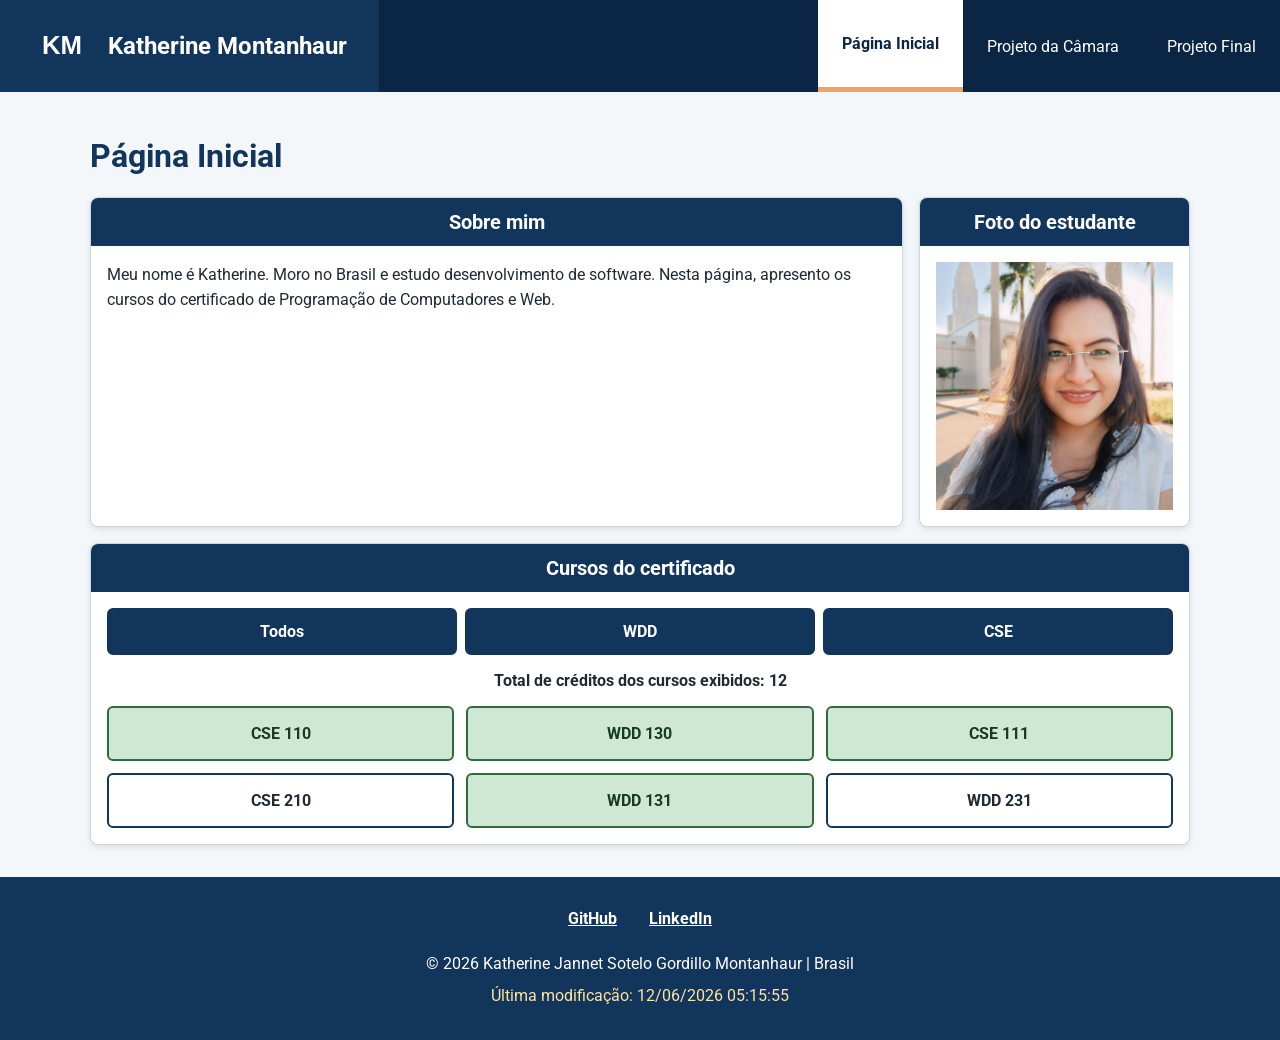
==== index.html @ ca4f9206 "Criar pagina inicial do curso WDD 231" ====
<!DOCTYPE html>
<html lang="pt-BR">

<head>
    <meta charset="UTF-8">
    <meta name="viewport" content="width=device-width, initial-scale=1.0">
    <meta name="description" content="Página inicial do curso WDD 231 de Katherine Jannet Sotelo Gordillo Montanhaur.">
    <meta name="author" content="Katherine Jannet Sotelo Gordillo Montanhaur">
    <title>Página Inicial | WDD 231</title>

    <link rel="preconnect" href="https://fonts.googleapis.com">
    <link rel="preconnect" href="https://fonts.gstatic.com" crossorigin>
    <link href="https://fonts.googleapis.com/css2?family=Roboto:wght@400;500;700&display=swap" rel="stylesheet">

    <link rel="stylesheet" href="estilos/telas-pequenas.css">
    <link rel="stylesheet" href="estilos/maior.css">

    <script src="scripts/navegacao.js" defer></script>
    <script src="scripts/data.js" defer></script>
    <script src="scripts/curso.js" defer></script>
</head>

<body>
    <header>
        <div class="identidade">
            <img src="imagens/logotipo.svg" alt="Logotipo KM" width="60" height="60">
            <span>Katherine Montanhaur</span>
        </div>

        <button id="botao-menu" class="botao-menu" type="button" aria-label="Abrir menu de navegação"
            aria-expanded="false" aria-controls="menu-navegacao">&#9776;</button>

        <nav id="menu-navegacao" aria-label="Navegação principal">
            <a href="index.html" class="ativo" aria-current="page">Página Inicial</a>
            <a href="#">Projeto da Câmara</a>
            <a href="#">Projeto Final</a>
        </nav>
    </header>

    <main>
        <h1>Página Inicial</h1>

        <div class="conteudo-principal">
            <section class="sobre">
                <h2>Sobre mim</h2>
                <p>
                    Meu nome é Katherine. Moro no Brasil e estudo desenvolvimento de software.
                    Nesta página, apresento os cursos do certificado de Programação de
                    Computadores e Web.
                </p>
            </section>

            <section class="foto">
                <h2>Foto do estudante</h2>
                <img src="imagens/perfil.webp" alt="Foto de Katherine" width="350" height="350">
            </section>
        </div>

        <section class="certificado">
            <h2>Cursos do certificado</h2>

            <div class="filtros" aria-label="Filtros dos cursos">
                <button id="todos" type="button">Todos</button>
                <button id="wdd" type="button">WDD</button>
                <button id="cse" type="button">CSE</button>
            </div>

            <p id="total-creditos" aria-live="polite"></p>
            <div id="lista-cursos"></div>
        </section>
    </main>

    <footer>
        <div class="redes-sociais">
            <a href="https://github.com/kjsgm" aria-label="Perfil de Katherine no GitHub">GitHub</a>
            <a href="https://www.linkedin.com/in/katherine-montanhaur-551292111?utm_source=share_via&utm_content=profile&utm_medium=member_android"
                aria-label="Perfil de Katherine no LinkedIn">LinkedIn</a>
        </div>

        <p>&copy; <span id="ano-atual"></span> Katherine Jannet Sotelo Gordillo Montanhaur | Brasil</p>
        <p id="ultimaModificacao"></p>
    </footer>
</body>

</html>
---- estilos/telas-pequenas.css ----
* {
    box-sizing: border-box;
}

body {
    margin: 0;
    min-width: 320px;
    font-family: "Roboto", Arial, sans-serif;
    color: #1f2933;
    background-color: #f4f7fa;
}

img {
    display: block;
    max-width: 100%;
    height: auto;
}

header {
    background-color: #12355b;
    color: #ffffff;
}

.identidade {
    display: flex;
    align-items: center;
    gap: 1rem;
    padding: 1rem;
}

.identidade img {
    width: 60px;
    height: 60px;
}

.identidade span {
    font-size: 1.25rem;
    font-weight: 700;
}

.botao-menu {
    display: block;
    width: 100%;
    padding: 0.75rem 1rem;
    border: 0;
    border-top: 1px solid #ffffff;
    color: #ffffff;
    background-color: #0b2545;
    font-size: 1.75rem;
    text-align: right;
    cursor: pointer;
}

nav {
    display: none;
    flex-direction: column;
    background-color: #0b2545;
}

nav.aberto {
    display: flex;
}

nav a {
    padding: 1rem;
    color: #ffffff;
    text-align: center;
    text-decoration: none;
}

nav a:hover,
nav a:focus {
    background-color: #d9e8f5;
    color: #0b2545;
}

nav a.ativo {
    background-color: #ffffff;
    color: #0b2545;
    font-weight: 700;
    border-left: 5px solid #f4a261;
}

main {
    width: min(100% - 2rem, 1100px);
    margin: 0 auto;
    padding: 1rem 0 2rem;
}

h1 {
    color: #12355b;
    font-size: 1.75rem;
}

.conteudo-principal {
    display: grid;
    gap: 1rem;
}

section {
    overflow: hidden;
    border: 1px solid #ccd6df;
    border-radius: 8px;
    background-color: #ffffff;
    box-shadow: 0 2px 6px rgb(0 0 0 / 10%);
}

section h2 {
    margin: 0;
    padding: 0.75rem;
    color: #ffffff;
    background-color: #12355b;
    font-size: 1.25rem;
    text-align: center;
}

.sobre p {
    margin: 0;
    padding: 1rem;
    line-height: 1.6;
}

.foto img {
    width: 100%;
    max-width: 350px;
    margin: 0 auto;
    padding: 1rem;
    object-fit: cover;
}

.certificado {
    margin-top: 1rem;
}

.filtros {
    display: grid;
    grid-template-columns: 1fr;
    gap: 0.5rem;
    padding: 1rem;
}

.filtros button {
    padding: 0.75rem;
    border: 2px solid #12355b;
    border-radius: 6px;
    color: #ffffff;
    background-color: #12355b;
    font: inherit;
    font-weight: 700;
    cursor: pointer;
}

.filtros button:hover,
.filtros button:focus {
    color: #12355b;
    background-color: #d9e8f5;
}

#total-creditos {
    margin: 0;
    padding: 0 1rem 1rem;
    font-weight: 700;
    text-align: center;
}

#lista-cursos {
    display: grid;
    gap: 0.75rem;
    padding: 0 1rem 1rem;
}

.curso {
    padding: 1rem;
    border: 2px solid #12355b;
    border-radius: 6px;
    background-color: #ffffff;
    text-align: center;
    font-weight: 700;
}

.curso.concluido {
    border-color: #2f6b3b;
    color: #173b20;
    background-color: #cfe8d3;
}

footer {
    padding: 1.5rem 1rem;
    color: #ffffff;
    background-color: #12355b;
    text-align: center;
}

.redes-sociais {
    display: flex;
    justify-content: center;
    gap: 1rem;
    margin-bottom: 1rem;
}

.redes-sociais a {
    padding: 0.5rem;
    color: #ffffff;
    font-weight: 700;
}

.redes-sociais a:hover,
.redes-sociais a:focus {
    color: #ffe3a3;
}

footer p {
    margin: 0.5rem 0;
    line-height: 1.5;
}

#ultimaModificacao {
    color: #ffe3a3;
}
---- estilos/maior.css ----
@media screen and (min-width: 700px) {
    header {
        display: grid;
        grid-template-columns: auto 1fr;
        align-items: center;
    }

    .identidade {
        padding: 1rem 2rem;
    }

    .botao-menu {
        display: none;
    }

    nav {
        display: flex;
        flex-direction: row;
        justify-content: flex-end;
        align-self: stretch;
        background-color: #0b2545;
    }

    nav a {
        display: flex;
        align-items: center;
        justify-content: center;
        padding: 1rem 1.5rem;
    }

    nav a.ativo {
        border-left: 0;
        border-bottom: 5px solid #f4a261;
    }

    main {
        padding-top: 1.5rem;
    }

    .conteudo-principal {
        grid-template-columns: 2fr 1fr;
        align-items: stretch;
    }

    .sobre,
    .foto {
        height: 100%;
    }

    .foto img {
        height: 280px;
        object-fit: cover;
    }

    .filtros {
        grid-template-columns: repeat(3, 1fr);
    }

    #lista-cursos {
        grid-template-columns: repeat(3, 1fr);
    }
}

@media screen and (min-width: 1000px) {
    .identidade span {
        font-size: 1.5rem;
    }

    h1 {
        font-size: 2rem;
    }

    .conteudo-principal {
        grid-template-columns: 3fr 1fr;
    }
}
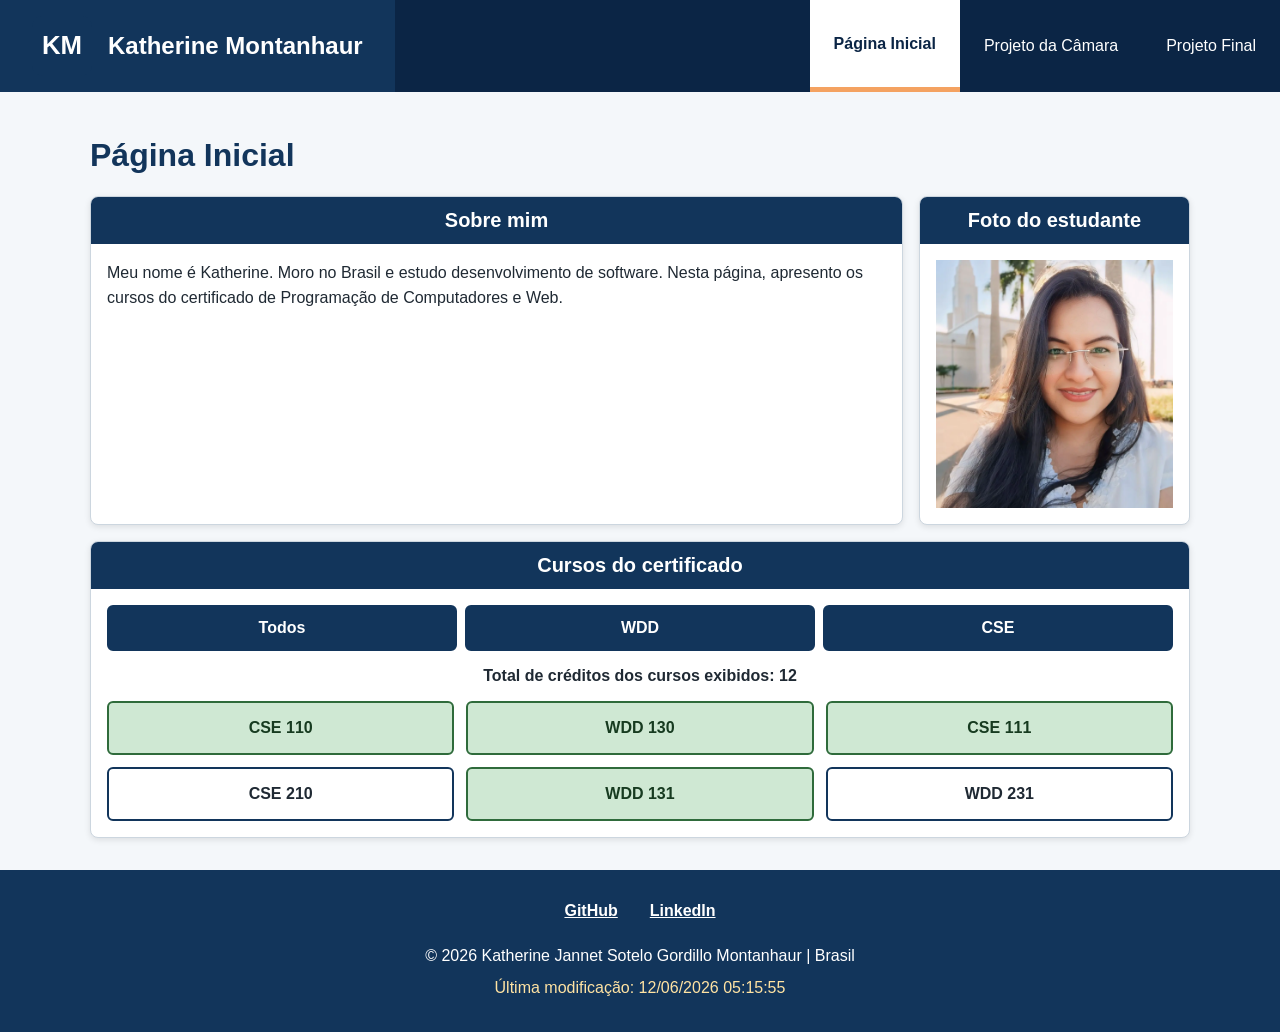
==== commit db9eb32c: "Corrigir validacao das URLs" ====
--- a/index.html
+++ b/index.html
@@ -10,7 +10,7 @@
 
     <link rel="preconnect" href="https://fonts.googleapis.com">
     <link rel="preconnect" href="https://fonts.gstatic.com" crossorigin>
-    <link href="https://fonts.googleapis.com/css2?family=Roboto:wght@400;500;700&display=swap" rel="stylesheet">
+    <link href="https://fonts.googleapis.com/css2?family=Roboto:wght@400;500;700&display=swap">
 
     <link rel="stylesheet" href="estilos/telas-pequenas.css">
     <link rel="stylesheet" href="estilos/maior.css">
@@ -73,7 +73,7 @@
     <footer>
         <div class="redes-sociais">
             <a href="https://github.com/kjsgm" aria-label="Perfil de Katherine no GitHub">GitHub</a>
-            <a href="https://www.linkedin.com/in/katherine-montanhaur-551292111?utm_source=share_via&utm_content=profile&utm_medium=member_android"
+            <a href="https://www.linkedin.com/in/katherine-montanhaur-551292111?utm_source=share_via&amp;utm_content=profile&amp;utm_medium=member_android"
                 aria-label="Perfil de Katherine no LinkedIn">LinkedIn</a>
         </div>
 
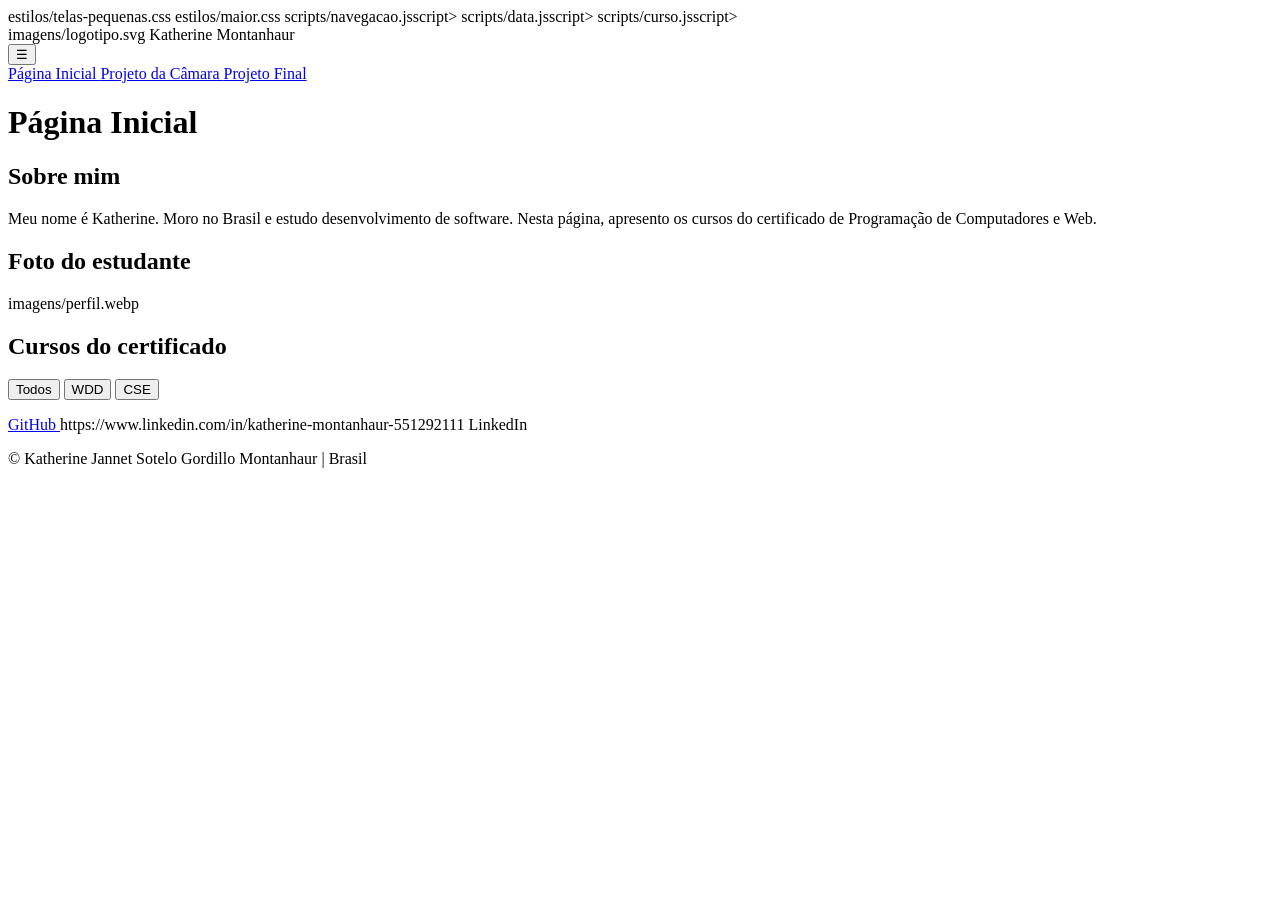
==== commit a0c290b7: "Corrigir validacao" ====
--- a/index.html
+++ b/index.html
@@ -4,36 +4,48 @@
 <head>
     <meta charset="UTF-8">
     <meta name="viewport" content="width=device-width, initial-scale=1.0">
+
     <meta name="description" content="Página inicial do curso WDD 231 de Katherine Jannet Sotelo Gordillo Montanhaur.">
     <meta name="author" content="Katherine Jannet Sotelo Gordillo Montanhaur">
+
     <title>Página Inicial | WDD 231</title>
 
     <link rel="preconnect" href="https://fonts.googleapis.com">
     <link rel="preconnect" href="https://fonts.gstatic.com" crossorigin>
-    <link href="https://fonts.googleapis.com/css2?family=Roboto:wght@400;500;700&display=swap">
+    <link href="https://fonts.googleapis.com">
 
-    <link rel="stylesheet" href="estilos/telas-pequenas.css">
-    <link rel="stylesheet" href="estilos/maior.css">
+    estilos/telas-pequenas.css
+    estilos/maior.css
 
-    <script src="scripts/navegacao.js" defer></script>
-    <script src="scripts/data.js" defer></script>
-    <script src="scripts/curso.js" defer></script>
+    scripts/navegacao.jsscript>
+    scripts/data.jsscript>
+    scripts/curso.jsscript>
 </head>
 
 <body>
     <header>
         <div class="identidade">
-            <img src="imagens/logotipo.svg" alt="Logotipo KM" width="60" height="60">
+            imagens/logotipo.svg
             <span>Katherine Montanhaur</span>
         </div>
 
         <button id="botao-menu" class="botao-menu" type="button" aria-label="Abrir menu de navegação"
-            aria-expanded="false" aria-controls="menu-navegacao">&#9776;</button>
+            aria-expanded="false" aria-controls="menu-navegacao">
+            &#9776;
+        </button>
 
         <nav id="menu-navegacao" aria-label="Navegação principal">
-            <a href="index.html" class="ativo" aria-current="page">Página Inicial</a>
-            <a href="#">Projeto da Câmara</a>
-            <a href="#">Projeto Final</a>
+            <a href="index.html" class="ativo" aria-current="page">
+                Página Inicial
+            </a>
+
+            <a href="#">
+                Projeto da Câmara
+            </a>
+
+            <a href="#">
+                Projeto Final
+            </a>
         </nav>
     </header>
 
@@ -43,16 +55,18 @@
         <div class="conteudo-principal">
             <section class="sobre">
                 <h2>Sobre mim</h2>
+
                 <p>
-                    Meu nome é Katherine. Moro no Brasil e estudo desenvolvimento de software.
-                    Nesta página, apresento os cursos do certificado de Programação de
-                    Computadores e Web.
+                    Meu nome é Katherine. Moro no Brasil e estudo
+                    desenvolvimento de software. Nesta página, apresento os
+                    cursos do certificado de Programação de Computadores e Web.
                 </p>
             </section>
 
             <section class="foto">
                 <h2>Foto do estudante</h2>
-                <img src="imagens/perfil.webp" alt="Foto de Katherine" width="350" height="350">
+
+                imagens/perfil.webp
             </section>
         </div>
 
@@ -60,24 +74,42 @@
             <h2>Cursos do certificado</h2>
 
             <div class="filtros" aria-label="Filtros dos cursos">
-                <button id="todos" type="button">Todos</button>
-                <button id="wdd" type="button">WDD</button>
-                <button id="cse" type="button">CSE</button>
+                <button id="todos" type="button">
+                    Todos
+                </button>
+
+                <button id="wdd" type="button">
+                    WDD
+                </button>
+
+                <button id="cse" type="button">
+                    CSE
+                </button>
             </div>
 
             <p id="total-creditos" aria-live="polite"></p>
+
             <div id="lista-cursos"></div>
         </section>
     </main>
 
     <footer>
         <div class="redes-sociais">
-            <a href="https://github.com/kjsgm" aria-label="Perfil de Katherine no GitHub">GitHub</a>
-            <a href="https://www.linkedin.com/in/katherine-montanhaur-551292111?utm_source=share_via&amp;utm_content=profile&amp;utm_medium=member_android"
-                aria-label="Perfil de Katherine no LinkedIn">LinkedIn</a>
+            <a href="https://github.com/kjsgm" aria-label="Perfil de Katherine no GitHub">
+                GitHub
+            </a>
+
+            https://www.linkedin.com/in/katherine-montanhaur-551292111
+            LinkedIn
+            </a>
         </div>
 
-        <p>&copy; <span id="ano-atual"></span> Katherine Jannet Sotelo Gordillo Montanhaur | Brasil</p>
+        <p>
+            &copy;
+            <span id="ano-atual"></span>
+            Katherine Jannet Sotelo Gordillo Montanhaur | Brasil
+        </p>
+
         <p id="ultimaModificacao"></p>
     </footer>
 </body>
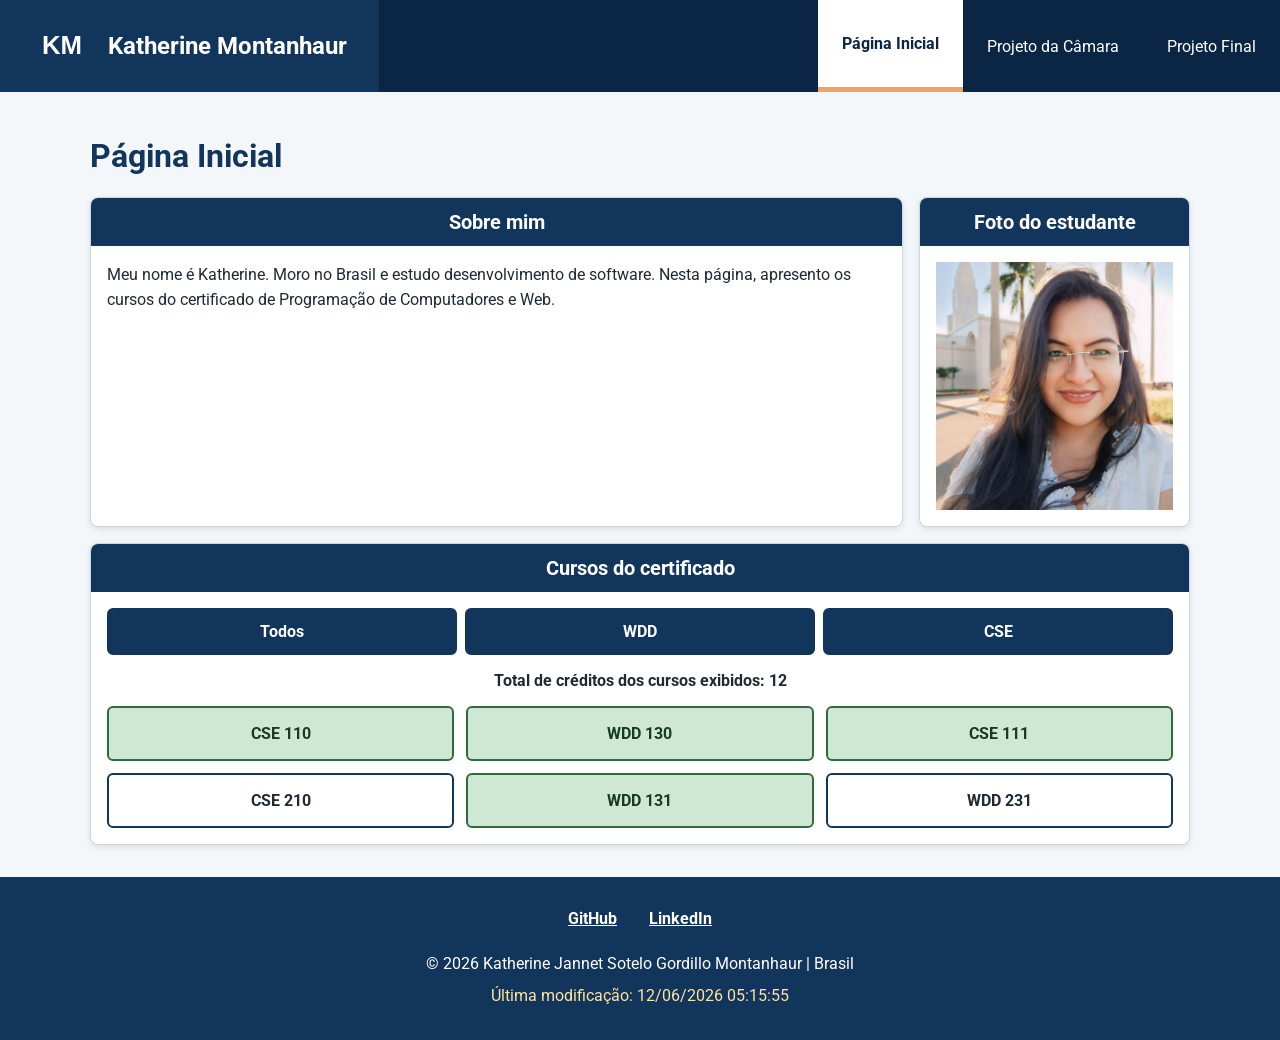
==== commit 23eded37: "Corrigir" ====
--- a/index.html
+++ b/index.html
@@ -1,51 +1,38 @@
 <!DOCTYPE html>
 <html lang="pt-BR">
-
 <head>
     <meta charset="UTF-8">
     <meta name="viewport" content="width=device-width, initial-scale=1.0">
-
     <meta name="description" content="Página inicial do curso WDD 231 de Katherine Jannet Sotelo Gordillo Montanhaur.">
     <meta name="author" content="Katherine Jannet Sotelo Gordillo Montanhaur">
-
     <title>Página Inicial | WDD 231</title>
 
     <link rel="preconnect" href="https://fonts.googleapis.com">
     <link rel="preconnect" href="https://fonts.gstatic.com" crossorigin>
-    <link href="https://fonts.googleapis.com">
+    <link href="https://fonts.googleapis.com/css2?family=Roboto:wght@400;500;700&amp;display=swap" rel="stylesheet">
 
-    estilos/telas-pequenas.css
-    estilos/maior.css
+    <link rel="stylesheet" href="estilos/telas-pequenas.css">
+    <link rel="stylesheet" href="estilos/maior.css">
 
-    scripts/navegacao.jsscript>
-    scripts/data.jsscript>
-    scripts/curso.jsscript>
+    <script src="scripts/navegacao.js" defer></script>
+    <script src="scripts/data.js" defer></script>
+    <script src="scripts/curso.js" defer></script>
 </head>
-
 <body>
     <header>
         <div class="identidade">
-            imagens/logotipo.svg
+            <img src="imagens/logotipo.svg" alt="Logotipo KM" width="60" height="60">
             <span>Katherine Montanhaur</span>
         </div>
 
-        <button id="botao-menu" class="botao-menu" type="button" aria-label="Abrir menu de navegação"
-            aria-expanded="false" aria-controls="menu-navegacao">
-            &#9776;
-        </button>
+        <button id="botao-menu" class="botao-menu" type="button"
+                aria-label="Abrir menu de navegação" aria-expanded="false"
+                aria-controls="menu-navegacao">&#9776;</button>
 
         <nav id="menu-navegacao" aria-label="Navegação principal">
-            <a href="index.html" class="ativo" aria-current="page">
-                Página Inicial
-            </a>
-
-            <a href="#">
-                Projeto da Câmara
-            </a>
-
-            <a href="#">
-                Projeto Final
-            </a>
+            <a href="index.html" class="ativo" aria-current="page">Página Inicial</a>
+            <a href="#">Projeto da Câmara</a>
+            <a href="#">Projeto Final</a>
         </nav>
     </header>
 
@@ -55,63 +42,38 @@
         <div class="conteudo-principal">
             <section class="sobre">
                 <h2>Sobre mim</h2>
-
                 <p>
-                    Meu nome é Katherine. Moro no Brasil e estudo
-                    desenvolvimento de software. Nesta página, apresento os
-                    cursos do certificado de Programação de Computadores e Web.
+                    Meu nome é Katherine. Moro no Brasil e estudo desenvolvimento de software.
+                    Nesta página, apresento os cursos do certificado de Programação de
+                    Computadores e Web.
                 </p>
             </section>
 
             <section class="foto">
                 <h2>Foto do estudante</h2>
-
-                imagens/perfil.webp
+                <img src="imagens/perfil.webp" alt="Foto de Katherine" width="350" height="350">
             </section>
         </div>
 
         <section class="certificado">
             <h2>Cursos do certificado</h2>
-
             <div class="filtros" aria-label="Filtros dos cursos">
-                <button id="todos" type="button">
-                    Todos
-                </button>
-
-                <button id="wdd" type="button">
-                    WDD
-                </button>
-
-                <button id="cse" type="button">
-                    CSE
-                </button>
+                <button id="todos" type="button">Todos</button>
+                <button id="wdd" type="button">WDD</button>
+                <button id="cse" type="button">CSE</button>
             </div>
-
             <p id="total-creditos" aria-live="polite"></p>
-
             <div id="lista-cursos"></div>
         </section>
     </main>
 
     <footer>
         <div class="redes-sociais">
-            <a href="https://github.com/kjsgm" aria-label="Perfil de Katherine no GitHub">
-                GitHub
-            </a>
-
-            https://www.linkedin.com/in/katherine-montanhaur-551292111
-            LinkedIn
-            </a>
+            <a href="https://github.com/kjsgm" aria-label="Perfil de Katherine no GitHub">GitHub</a>
+            <a href="https://www.linkedin.com/in/katherine-montanhaur-551292111" aria-label="Perfil de Katherine no LinkedIn">LinkedIn</a>
         </div>
-
-        <p>
-            &copy;
-            <span id="ano-atual"></span>
-            Katherine Jannet Sotelo Gordillo Montanhaur | Brasil
-        </p>
-
+        <p>&copy; <span id="ano-atual"></span> Katherine Jannet Sotelo Gordillo Montanhaur | Brasil</p>
         <p id="ultimaModificacao"></p>
     </footer>
 </body>
-
-</html>+</html>
--- a/estilos/telas-pequenas.css
+++ b/estilos/telas-pequenas.css
@@ -0,0 +1,219 @@
+* {
+    box-sizing: border-box;
+}
+
+body {
+    margin: 0;
+    min-width: 320px;
+    font-family: "Roboto", Arial, sans-serif;
+    color: #1f2933;
+    background-color: #f4f7fa;
+}
+
+img {
+    display: block;
+    max-width: 100%;
+    height: auto;
+}
+
+header {
+    background-color: #12355b;
+    color: #ffffff;
+}
+
+.identidade {
+    display: flex;
+    align-items: center;
+    gap: 1rem;
+    padding: 1rem;
+}
+
+.identidade img {
+    width: 60px;
+    height: 60px;
+}
+
+.identidade span {
+    font-size: 1.25rem;
+    font-weight: 700;
+}
+
+.botao-menu {
+    display: block;
+    width: 100%;
+    padding: 0.75rem 1rem;
+    border: 0;
+    border-top: 1px solid #ffffff;
+    color: #ffffff;
+    background-color: #0b2545;
+    font-size: 1.75rem;
+    text-align: right;
+    cursor: pointer;
+}
+
+nav {
+    display: none;
+    flex-direction: column;
+    background-color: #0b2545;
+}
+
+nav.aberto {
+    display: flex;
+}
+
+nav a {
+    padding: 1rem;
+    color: #ffffff;
+    text-align: center;
+    text-decoration: none;
+}
+
+nav a:hover,
+nav a:focus {
+    background-color: #d9e8f5;
+    color: #0b2545;
+}
+
+nav a.ativo {
+    background-color: #ffffff;
+    color: #0b2545;
+    font-weight: 700;
+    border-left: 5px solid #f4a261;
+}
+
+main {
+    width: min(100% - 2rem, 1100px);
+    margin: 0 auto;
+    padding: 1rem 0 2rem;
+}
+
+h1 {
+    color: #12355b;
+    font-size: 1.75rem;
+}
+
+.conteudo-principal {
+    display: grid;
+    gap: 1rem;
+}
+
+section {
+    overflow: hidden;
+    border: 1px solid #ccd6df;
+    border-radius: 8px;
+    background-color: #ffffff;
+    box-shadow: 0 2px 6px rgb(0 0 0 / 10%);
+}
+
+section h2 {
+    margin: 0;
+    padding: 0.75rem;
+    color: #ffffff;
+    background-color: #12355b;
+    font-size: 1.25rem;
+    text-align: center;
+}
+
+.sobre p {
+    margin: 0;
+    padding: 1rem;
+    line-height: 1.6;
+}
+
+.foto img {
+    width: 100%;
+    max-width: 350px;
+    margin: 0 auto;
+    padding: 1rem;
+    object-fit: cover;
+}
+
+.certificado {
+    margin-top: 1rem;
+}
+
+.filtros {
+    display: grid;
+    grid-template-columns: 1fr;
+    gap: 0.5rem;
+    padding: 1rem;
+}
+
+.filtros button {
+    padding: 0.75rem;
+    border: 2px solid #12355b;
+    border-radius: 6px;
+    color: #ffffff;
+    background-color: #12355b;
+    font: inherit;
+    font-weight: 700;
+    cursor: pointer;
+}
+
+.filtros button:hover,
+.filtros button:focus {
+    color: #12355b;
+    background-color: #d9e8f5;
+}
+
+#total-creditos {
+    margin: 0;
+    padding: 0 1rem 1rem;
+    font-weight: 700;
+    text-align: center;
+}
+
+#lista-cursos {
+    display: grid;
+    gap: 0.75rem;
+    padding: 0 1rem 1rem;
+}
+
+.curso {
+    padding: 1rem;
+    border: 2px solid #12355b;
+    border-radius: 6px;
+    background-color: #ffffff;
+    text-align: center;
+    font-weight: 700;
+}
+
+.curso.concluido {
+    border-color: #2f6b3b;
+    color: #173b20;
+    background-color: #cfe8d3;
+}
+
+footer {
+    padding: 1.5rem 1rem;
+    color: #ffffff;
+    background-color: #12355b;
+    text-align: center;
+}
+
+.redes-sociais {
+    display: flex;
+    justify-content: center;
+    gap: 1rem;
+    margin-bottom: 1rem;
+}
+
+.redes-sociais a {
+    padding: 0.5rem;
+    color: #ffffff;
+    font-weight: 700;
+}
+
+.redes-sociais a:hover,
+.redes-sociais a:focus {
+    color: #ffe3a3;
+}
+
+footer p {
+    margin: 0.5rem 0;
+    line-height: 1.5;
+}
+
+#ultimaModificacao {
+    color: #ffe3a3;
+}
--- a/estilos/maior.css
+++ b/estilos/maior.css
@@ -0,0 +1,76 @@
+@media screen and (min-width: 700px) {
+    header {
+        display: grid;
+        grid-template-columns: auto 1fr;
+        align-items: center;
+    }
+
+    .identidade {
+        padding: 1rem 2rem;
+    }
+
+    .botao-menu {
+        display: none;
+    }
+
+    nav {
+        display: flex;
+        flex-direction: row;
+        justify-content: flex-end;
+        align-self: stretch;
+        background-color: #0b2545;
+    }
+
+    nav a {
+        display: flex;
+        align-items: center;
+        justify-content: center;
+        padding: 1rem 1.5rem;
+    }
+
+    nav a.ativo {
+        border-left: 0;
+        border-bottom: 5px solid #f4a261;
+    }
+
+    main {
+        padding-top: 1.5rem;
+    }
+
+    .conteudo-principal {
+        grid-template-columns: 2fr 1fr;
+        align-items: stretch;
+    }
+
+    .sobre,
+    .foto {
+        height: 100%;
+    }
+
+    .foto img {
+        height: 280px;
+        object-fit: cover;
+    }
+
+    .filtros {
+        grid-template-columns: repeat(3, 1fr);
+    }
+
+    #lista-cursos {
+        grid-template-columns: repeat(3, 1fr);
+    }
+}
+
+@media screen and (min-width: 1000px) {
+    .identidade span {
+        font-size: 1.5rem;
+    }
+
+    h1 {
+        font-size: 2rem;
+    }
+
+    .conteudo-principal {
+        grid-template-columns: 3fr 1fr;
+    }
+}
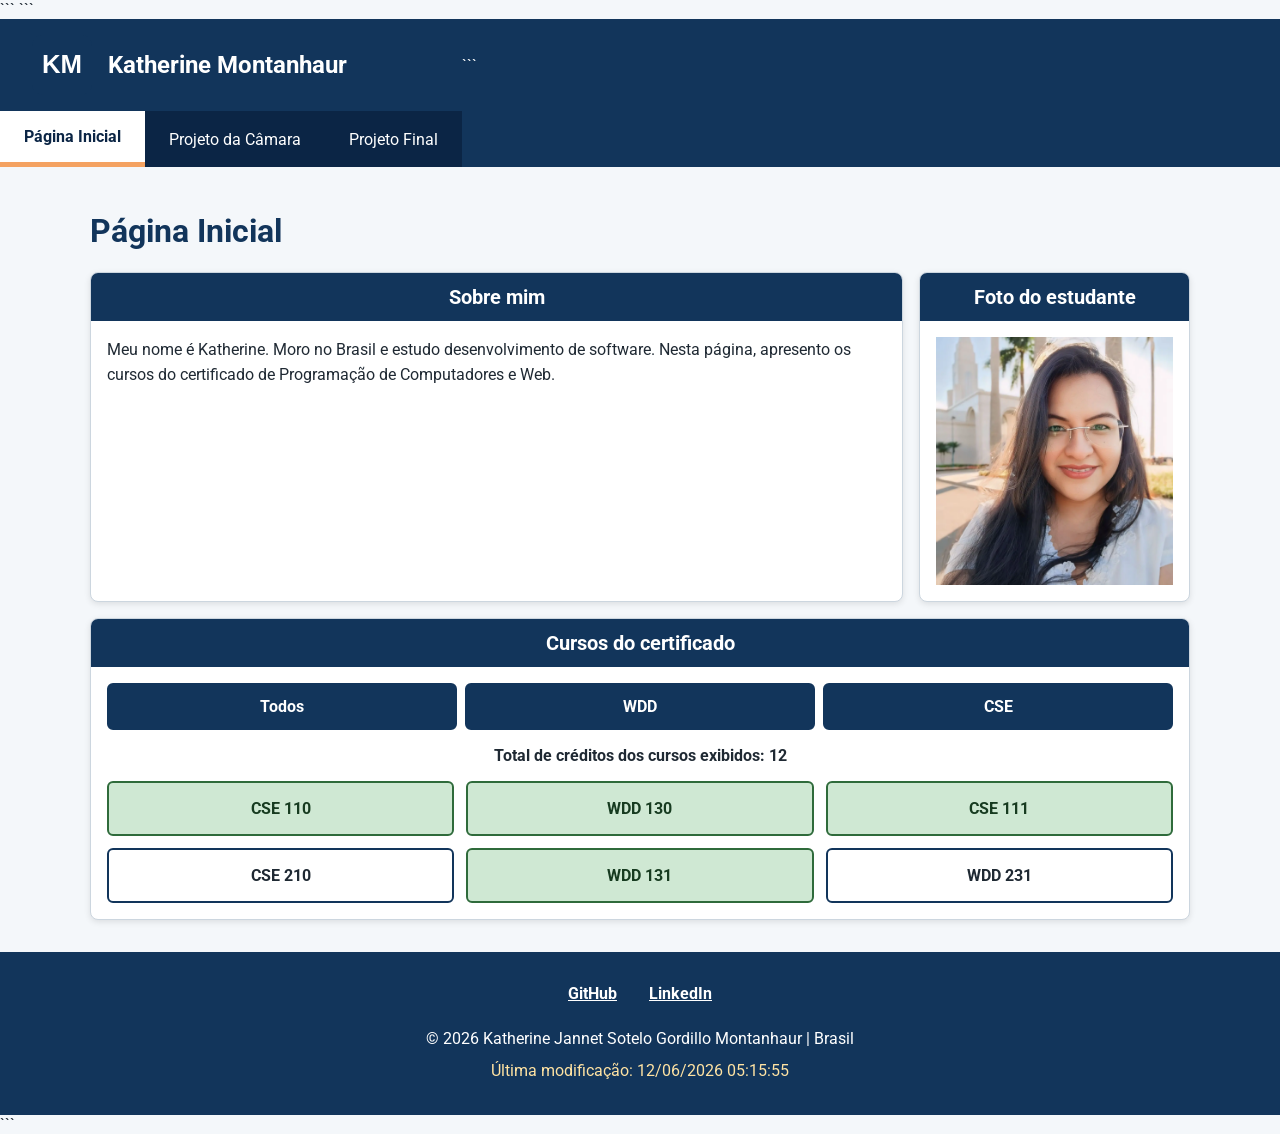
==== commit 5faa020e: "audit" ====
--- a/index.html
+++ b/index.html
@@ -1,5 +1,7 @@
 <!DOCTYPE html>
+
 <html lang="pt-BR">
+
 <head>
     <meta charset="UTF-8">
     <meta name="viewport" content="width=device-width, initial-scale=1.0">
@@ -7,6 +9,7 @@
     <meta name="author" content="Katherine Jannet Sotelo Gordillo Montanhaur">
     <title>Página Inicial | WDD 231</title>
 
+    ```
     <link rel="preconnect" href="https://fonts.googleapis.com">
     <link rel="preconnect" href="https://fonts.gstatic.com" crossorigin>
     <link href="https://fonts.googleapis.com/css2?family=Roboto:wght@400;500;700&amp;display=swap" rel="stylesheet">
@@ -17,7 +20,10 @@
     <script src="scripts/navegacao.js" defer></script>
     <script src="scripts/data.js" defer></script>
     <script src="scripts/curso.js" defer></script>
+    ```
+
 </head>
+
 <body>
     <header>
         <div class="identidade">
@@ -25,9 +31,11 @@
             <span>Katherine Montanhaur</span>
         </div>
 
-        <button id="botao-menu" class="botao-menu" type="button"
-                aria-label="Abrir menu de navegação" aria-expanded="false"
-                aria-controls="menu-navegacao">&#9776;</button>
+        ```
+        <button id="botao-menu" class="botao-menu" type="button" aria-label="Abrir menu de navegação"
+            aria-expanded="false" aria-controls="menu-navegacao">
+            &#9776;
+        </button>
 
         <nav id="menu-navegacao" aria-label="Navegação principal">
             <a href="index.html" class="ativo" aria-current="page">Página Inicial</a>
@@ -57,12 +65,15 @@
 
         <section class="certificado">
             <h2>Cursos do certificado</h2>
-            <div class="filtros" aria-label="Filtros dos cursos">
+
+            <div class="filtros" role="group" aria-label="Filtros dos cursos">
                 <button id="todos" type="button">Todos</button>
                 <button id="wdd" type="button">WDD</button>
                 <button id="cse" type="button">CSE</button>
             </div>
+
             <p id="total-creditos" aria-live="polite"></p>
+
             <div id="lista-cursos"></div>
         </section>
     </main>
@@ -70,10 +81,20 @@
     <footer>
         <div class="redes-sociais">
             <a href="https://github.com/kjsgm" aria-label="Perfil de Katherine no GitHub">GitHub</a>
-            <a href="https://www.linkedin.com/in/katherine-montanhaur-551292111" aria-label="Perfil de Katherine no LinkedIn">LinkedIn</a>
+
+            <a href="https://www.linkedin.com/in/katherine-montanhaur-551292111"
+                aria-label="Perfil de Katherine no LinkedIn">LinkedIn</a>
         </div>
-        <p>&copy; <span id="ano-atual"></span> Katherine Jannet Sotelo Gordillo Montanhaur | Brasil</p>
+
+        <p>
+            &copy; <span id="ano-atual"></span>
+            Katherine Jannet Sotelo Gordillo Montanhaur | Brasil
+        </p>
+
         <p id="ultimaModificacao"></p>
     </footer>
+    ```
+
 </body>
-</html>
+
+</html>
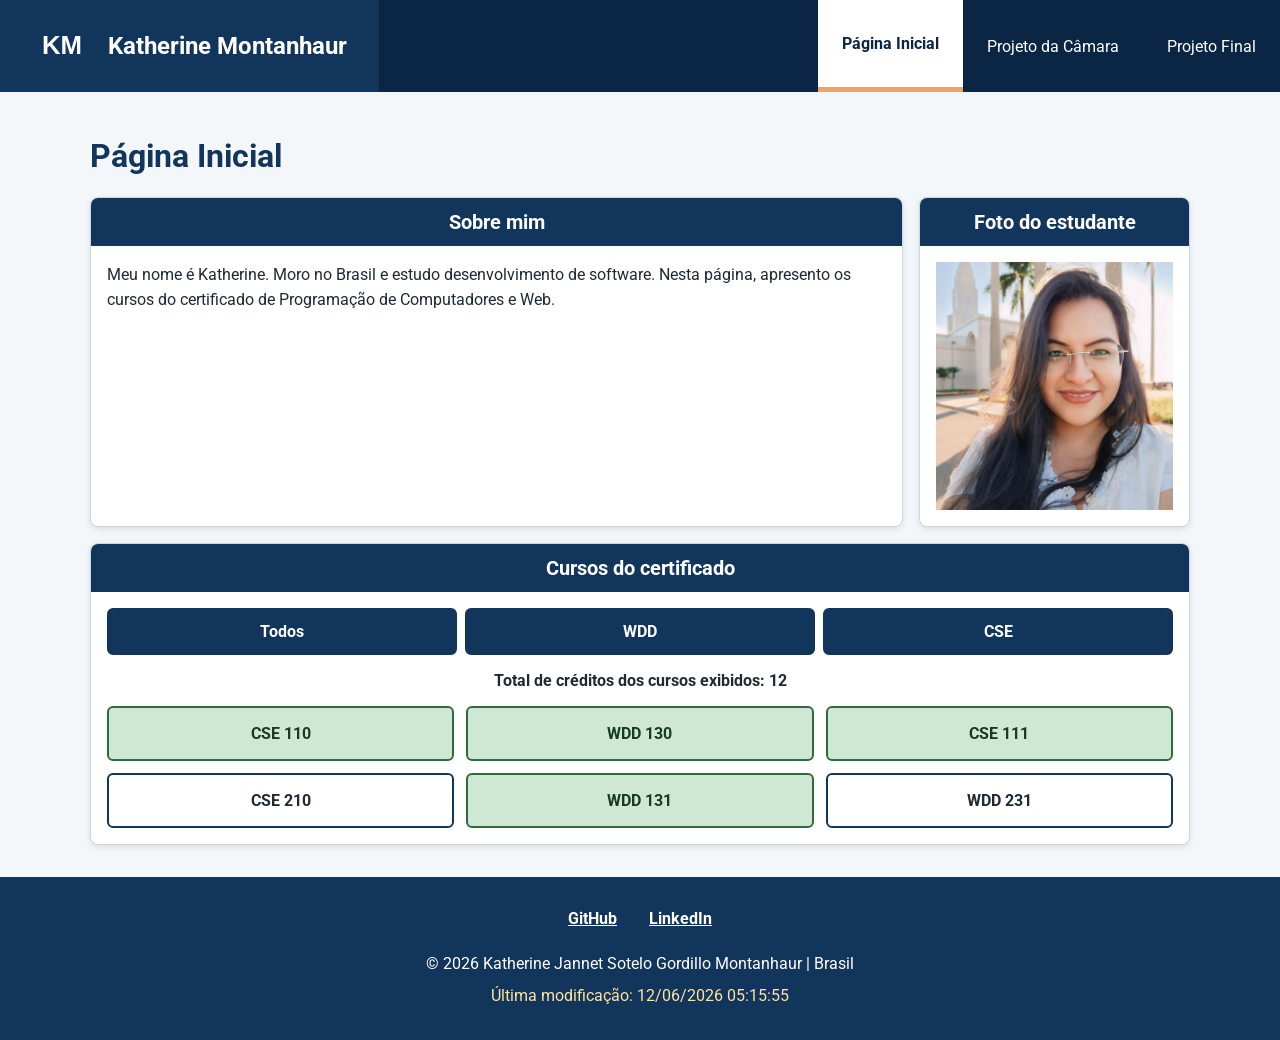
==== commit 4fff931f: "aud" ====
--- a/index.html
+++ b/index.html
@@ -1,18 +1,20 @@
 <!DOCTYPE html>
-
 <html lang="pt-BR">
 
 <head>
     <meta charset="UTF-8">
     <meta name="viewport" content="width=device-width, initial-scale=1.0">
+
     <meta name="description" content="Página inicial do curso WDD 231 de Katherine Jannet Sotelo Gordillo Montanhaur.">
+
     <meta name="author" content="Katherine Jannet Sotelo Gordillo Montanhaur">
+
     <title>Página Inicial | WDD 231</title>
 
-    ```
     <link rel="preconnect" href="https://fonts.googleapis.com">
     <link rel="preconnect" href="https://fonts.gstatic.com" crossorigin>
-    <link href="https://fonts.googleapis.com/css2?family=Roboto:wght@400;500;700&amp;display=swap" rel="stylesheet">
+
+    <link href="https://fonts.googleapis.com/css2?family=Roboto:wght@400;500;700&display=swap" rel="stylesheet">
 
     <link rel="stylesheet" href="estilos/telas-pequenas.css">
     <link rel="stylesheet" href="estilos/maior.css">
@@ -20,80 +22,121 @@
     <script src="scripts/navegacao.js" defer></script>
     <script src="scripts/data.js" defer></script>
     <script src="scripts/curso.js" defer></script>
-    ```
-
 </head>
 
 <body>
+
     <header>
+
         <div class="identidade">
             <img src="imagens/logotipo.svg" alt="Logotipo KM" width="60" height="60">
+
             <span>Katherine Montanhaur</span>
         </div>
 
-        ```
         <button id="botao-menu" class="botao-menu" type="button" aria-label="Abrir menu de navegação"
             aria-expanded="false" aria-controls="menu-navegacao">
             &#9776;
         </button>
 
         <nav id="menu-navegacao" aria-label="Navegação principal">
-            <a href="index.html" class="ativo" aria-current="page">Página Inicial</a>
-            <a href="#">Projeto da Câmara</a>
-            <a href="#">Projeto Final</a>
+
+            <a href="index.html" class="ativo" aria-current="page">
+                Página Inicial
+            </a>
+
+            <a href="#">
+                Projeto da Câmara
+            </a>
+
+            <a href="#">
+                Projeto Final
+            </a>
+
         </nav>
+
     </header>
 
     <main>
+
         <h1>Página Inicial</h1>
 
         <div class="conteudo-principal">
+
             <section class="sobre">
+
                 <h2>Sobre mim</h2>
+
                 <p>
                     Meu nome é Katherine. Moro no Brasil e estudo desenvolvimento de software.
                     Nesta página, apresento os cursos do certificado de Programação de
                     Computadores e Web.
                 </p>
+
             </section>
 
             <section class="foto">
+
                 <h2>Foto do estudante</h2>
+
                 <img src="imagens/perfil.webp" alt="Foto de Katherine" width="350" height="350">
+
             </section>
+
         </div>
 
         <section class="certificado">
+
             <h2>Cursos do certificado</h2>
 
             <div class="filtros" role="group" aria-label="Filtros dos cursos">
-                <button id="todos" type="button">Todos</button>
-                <button id="wdd" type="button">WDD</button>
-                <button id="cse" type="button">CSE</button>
+
+                <button id="todos" type="button">
+                    Todos
+                </button>
+
+                <button id="wdd" type="button">
+                    WDD
+                </button>
+
+                <button id="cse" type="button">
+                    CSE
+                </button>
+
             </div>
 
             <p id="total-creditos" aria-live="polite"></p>
 
             <div id="lista-cursos"></div>
+
         </section>
+
     </main>
 
     <footer>
+
         <div class="redes-sociais">
-            <a href="https://github.com/kjsgm" aria-label="Perfil de Katherine no GitHub">GitHub</a>
+
+            <a href="https://github.com/kjsgm" aria-label="Perfil de Katherine no GitHub">
+                GitHub
+            </a>
 
             <a href="https://www.linkedin.com/in/katherine-montanhaur-551292111"
-                aria-label="Perfil de Katherine no LinkedIn">LinkedIn</a>
+                aria-label="Perfil de Katherine no LinkedIn">
+                LinkedIn
+            </a>
+
         </div>
 
         <p>
-            &copy; <span id="ano-atual"></span>
+            &copy;
+            <span id="ano-atual"></span>
             Katherine Jannet Sotelo Gordillo Montanhaur | Brasil
         </p>
 
         <p id="ultimaModificacao"></p>
+
     </footer>
-    ```
 
 </body>
 
